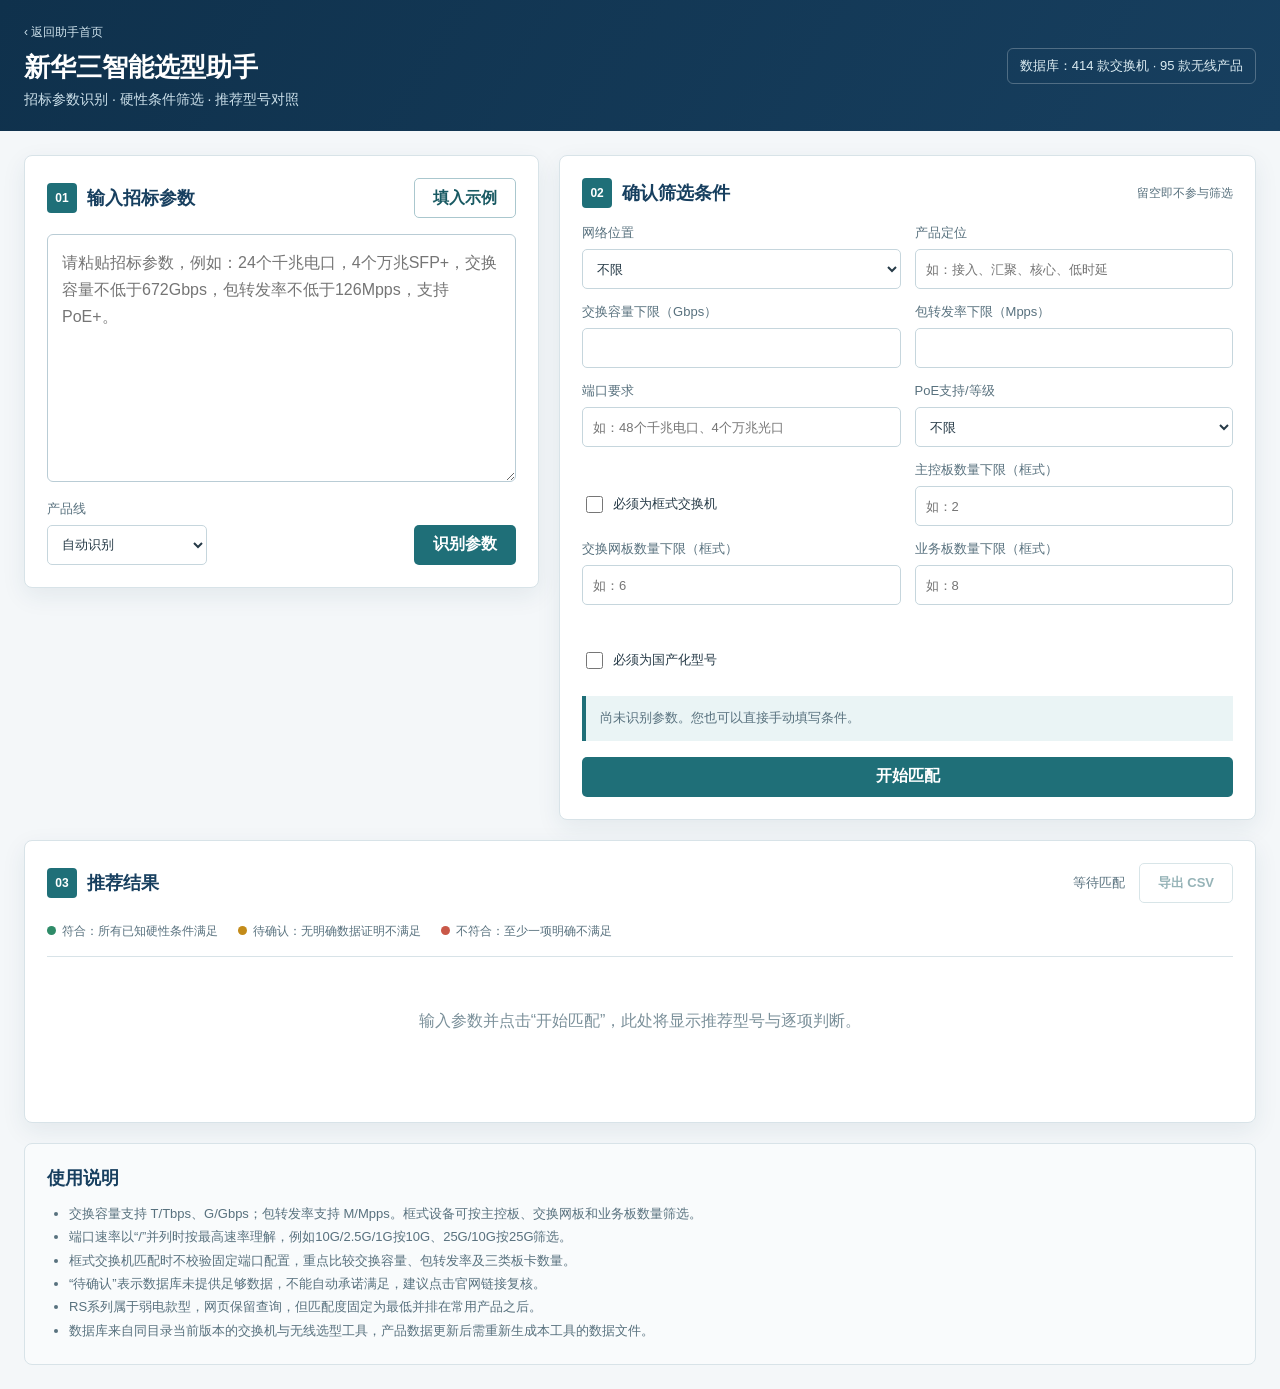
==== h3c-selector/index.html @ 45247c64 "发布 H3C 产品选型助手" ====
<!doctype html>
<html lang="zh-CN">
<head>
  <meta charset="UTF-8">
  <meta name="viewport" content="width=device-width, initial-scale=1.0">
  <title>新华三智能选型助手</title>
  <link rel="stylesheet" href="assets/style.css">
</head>
<body>
  <header class="topbar">
    <div>
      <a class="repository-home" href="../index.html">‹ 返回助手首页</a>
      <h1>新华三智能选型助手</h1>
      <p>招标参数识别 · 硬性条件筛选 · 推荐型号对照</p>
    </div>
    <div class="database-status" id="databaseStatus">正在加载产品数据库…</div>
  </header>

  <main class="app-shell">
    <section class="panel input-panel">
      <div class="section-title">
        <div>
          <span class="step">01</span>
          <h2>输入招标参数</h2>
        </div>
        <button type="button" class="secondary-button" id="exampleButton">填入示例</button>
      </div>
      <textarea id="tenderText" rows="8" placeholder="请粘贴招标参数，例如：24个千兆电口，4个万兆SFP+，交换容量不低于672Gbps，包转发率不低于126Mpps，支持PoE+。"></textarea>
      <div class="input-actions">
        <label>
          产品线
          <select id="productLine">
            <option value="auto">自动识别</option>
            <option value="switch">交换机</option>
            <option value="wireless">无线</option>
          </select>
        </label>
        <button type="button" class="primary-button" id="parseButton">识别参数</button>
      </div>
    </section>

    <section class="panel criteria-panel">
      <div class="section-title">
        <div>
          <span class="step">02</span>
          <h2>确认筛选条件</h2>
        </div>
        <span class="hint">留空即不参与筛选</span>
      </div>

      <div id="switchCriteria" class="criteria-grid">
        <label>网络位置<select id="switchSegment"><option value="">不限</option><option>数据中心交换机</option><option>园区网交换机</option><option>以太全光影终端</option><option>其他交换机</option><option>框式交换机</option></select></label>
        <label>产品定位<input id="switchRole" placeholder="如：接入、汇聚、核心、低时延"></label>
        <label>交换容量下限（Gbps）<input id="switchCapacity" type="number" min="0" step="0.01"></label>
        <label>包转发率下限（Mpps）<input id="switchForwarding" type="number" min="0" step="0.01"></label>
        <label>端口要求<input id="switchPorts" placeholder="如：48个千兆电口、4个万兆光口"></label>
        <label>PoE支持/等级<select id="switchPoeLevel"><option value="">不限</option><option value="any">支持 PoE（任意等级）</option><option value="plus">至少 PoE+（802.3at）</option><option value="plusplus">PoE++（802.3bt）</option><option value="none">不支持 PoE</option></select></label>
        <label class="checkbox-label"><input id="switchChassis" type="checkbox"> 必须为框式交换机</label>
        <label>主控板数量下限（框式）<input id="controllerSlots" type="number" min="0" step="1" placeholder="如：2"></label>
        <label>交换网板数量下限（框式）<input id="fabricSlots" type="number" min="0" step="1" placeholder="如：6"></label>
        <label>业务板数量下限（框式）<input id="serviceSlots" type="number" min="0" step="1" placeholder="如：8"></label>
        <label class="checkbox-label"><input id="switchDomestic" type="checkbox"> 必须为国产化型号</label>
      </div>

      <div id="wirelessCriteria" class="criteria-grid hidden">
        <label>设备类型<select id="wirelessType"><option value="">不限</option><option value="AP">AP</option><option value="AC控制器">AC控制器</option></select></label>
        <label>无线代际<select id="wifiGeneration"><option value="">不限</option><option value="Wi-Fi 7">Wi-Fi 7</option><option value="Wi-Fi 6">Wi-Fi 6</option></select></label>
        <label>AP形态<input id="apForm" placeholder="如：高密、放装、面板、室外、工业"></label>
        <label>最低总流数<input id="apStreams" type="number" min="0" step="1"></label>
        <label>最低整机速率（Gbps）<input id="apRate" type="number" min="0" step="0.001"></label>
        <label>端口要求<input id="wirelessPorts" placeholder="如：2.5GE、10GE"></label>
        <label class="checkbox-label"><input id="poeRequired" type="checkbox"> 必须支持 PoE 供电</label>
      </div>

      <div class="recognized" id="recognizedSummary">尚未识别参数。您也可以直接手动填写条件。</div>
      <button type="button" class="primary-button match-button" id="matchButton">开始匹配</button>
    </section>

    <section class="panel results-panel">
      <div class="section-title results-title">
        <div>
          <span class="step">03</span>
          <h2>推荐结果</h2>
        </div>
        <div class="result-actions">
          <span id="resultCount">等待匹配</span>
          <button type="button" class="secondary-button" id="exportButton" disabled>导出 CSV</button>
        </div>
      </div>
      <div class="legend">
        <span><i class="dot pass"></i>符合：所有已知硬性条件满足</span>
        <span><i class="dot review"></i>待确认：无明确数据证明不满足</span>
        <span><i class="dot fail"></i>不符合：至少一项明确不满足</span>
      </div>
      <div id="emptyState" class="empty-state">输入参数并点击“开始匹配”，此处将显示推荐型号与逐项判断。</div>
      <div id="results" class="results-list"></div>
      <button type="button" id="showMoreButton" class="secondary-button show-more hidden">显示更多结果</button>
    </section>

    <section class="panel notes-panel">
      <h2>使用说明</h2>
      <ul>
        <li>交换容量支持 T/Tbps、G/Gbps；包转发率支持 M/Mpps。框式设备可按主控板、交换网板和业务板数量筛选。</li>
        <li>端口速率以“/”并列时按最高速率理解，例如10G/2.5G/1G按10G、25G/10G按25G筛选。</li>
        <li>框式交换机匹配时不校验固定端口配置，重点比较交换容量、包转发率及三类板卡数量。</li>
        <li>“待确认”表示数据库未提供足够数据，不能自动承诺满足，建议点击官网链接复核。</li>
        <li>RS系列属于弱电款型，网页保留查询，但匹配度固定为最低并排在常用产品之后。</li>
        <li>数据库来自同目录当前版本的交换机与无线选型工具，产品数据更新后需重新生成本工具的数据文件。</li>
      </ul>
    </section>
  </main>

  <script src="data/products.js"></script>
  <script src="assets/app.js"></script>
</body>
</html>
---- h3c-selector/assets/style.css ----
:root {
  color-scheme: light;
  --navy: #173f5f;
  --navy-2: #0f314c;
  --teal: #1f6f78;
  --teal-dark: #185962;
  --pale: #eaf4f5;
  --blue: #e9f2f8;
  --green: #e9f4ee;
  --amber: #fff4d6;
  --red: #fbe9e7;
  --bg: #f4f7f9;
  --surface: #ffffff;
  --line: #d8e3e8;
  --text: #263a47;
  --muted: #58717e;
  --shadow: 0 8px 24px rgba(23, 63, 95, 0.08);
}

* { box-sizing: border-box; }
body { margin: 0; background: var(--bg); color: var(--text); font-family: "Microsoft YaHei", "Segoe UI", sans-serif; }
button, input, select, textarea { font: inherit; }
button { cursor: pointer; }
.hidden { display: none !important; }

.topbar { min-height: 92px; padding: 22px max(24px, calc((100vw - 1440px) / 2)); display: flex; align-items: center; justify-content: space-between; gap: 24px; color: #fff; background: linear-gradient(120deg, var(--navy-2), var(--navy)); }
.topbar h1 { margin: 0 0 6px; font-size: 26px; }
.repository-home { display: inline-block; margin-bottom: 9px; color: #cce0ea; font-size: 12px; text-decoration: none; }
.repository-home:hover { color: #fff; text-decoration: underline; }
.topbar p { margin: 0; color: #cce0ea; font-size: 14px; }
.database-status { padding: 8px 12px; border: 1px solid rgba(255,255,255,.25); border-radius: 6px; color: #dcecf2; font-size: 13px; white-space: nowrap; }

.app-shell { max-width: 1440px; margin: 0 auto; padding: 24px; display: grid; grid-template-columns: minmax(350px, .85fr) minmax(500px, 1.15fr); gap: 20px; align-items: start; }
.panel { background: var(--surface); border: 1px solid var(--line); border-radius: 8px; box-shadow: var(--shadow); padding: 22px; }
.results-panel, .notes-panel { grid-column: 1 / -1; }
.section-title { display: flex; align-items: center; justify-content: space-between; gap: 12px; margin-bottom: 16px; }
.section-title > div:first-child { display: flex; align-items: center; gap: 10px; }
.section-title h2, .notes-panel h2 { margin: 0; font-size: 18px; color: var(--navy); }
.step { display: inline-flex; width: 30px; height: 30px; align-items: center; justify-content: center; border-radius: 4px; background: var(--teal); color: #fff; font-weight: 700; font-size: 12px; }
.hint { color: var(--muted); font-size: 12px; }

textarea { width: 100%; resize: vertical; min-height: 190px; padding: 14px; border: 1px solid #b9ccd5; border-radius: 6px; color: var(--text); line-height: 1.7; outline: none; }
textarea:focus, input:focus, select:focus { border-color: var(--teal); box-shadow: 0 0 0 3px rgba(31,111,120,.12); outline: none; }
.input-actions { margin-top: 14px; display: flex; align-items: end; justify-content: space-between; gap: 14px; }
label { display: flex; flex-direction: column; gap: 7px; color: var(--muted); font-size: 13px; }
input, select { min-height: 40px; padding: 8px 10px; border: 1px solid #c6d6dd; border-radius: 5px; background: #fff; color: var(--text); }
select { min-width: 160px; }
.primary-button, .secondary-button { border-radius: 5px; min-height: 40px; padding: 8px 18px; border: 1px solid transparent; font-weight: 600; }
.primary-button { color: #fff; background: var(--teal); }
.primary-button:hover { background: var(--teal-dark); }
.secondary-button { color: var(--teal-dark); background: #fff; border-color: #aac7ce; }
.secondary-button:hover { background: var(--pale); }
button:disabled { cursor: not-allowed; opacity: .45; }

.criteria-grid { display: grid; grid-template-columns: repeat(2, minmax(0, 1fr)); gap: 14px; }
.checkbox-label { flex-direction: row; align-items: center; min-height: 40px; margin-top: 21px; color: var(--text); }
.checkbox-label input { min-height: auto; width: 17px; height: 17px; accent-color: var(--teal); }
.recognized { margin-top: 16px; padding: 12px 14px; border-left: 4px solid var(--teal); background: var(--pale); color: var(--muted); font-size: 13px; line-height: 1.6; }
.match-button { width: 100%; margin-top: 16px; }

.results-title { margin-bottom: 10px; }
.result-actions { display: flex; align-items: center; gap: 14px; color: var(--muted); font-size: 13px; }
.legend { display: flex; flex-wrap: wrap; gap: 20px; padding: 10px 0 16px; color: var(--muted); font-size: 12px; border-bottom: 1px solid var(--line); }
.dot { display: inline-block; width: 9px; height: 9px; border-radius: 50%; margin-right: 6px; }
.dot.pass { background: #2e8b68; }
.dot.review { background: #c38b19; }
.dot.fail { background: #c95848; }
.empty-state { padding: 54px 18px; text-align: center; color: #7b909a; }
.results-list { display: grid; gap: 12px; padding-top: 14px; }
.result-card { border: 1px solid var(--line); border-left: 5px solid var(--teal); border-radius: 6px; overflow: hidden; background: #fff; }
.result-card.review { border-left-color: #c38b19; }
.result-card.fail { border-left-color: #c95848; }
.result-head { display: grid; grid-template-columns: minmax(220px, 1fr) auto auto; gap: 14px; align-items: center; padding: 14px 16px; background: #fbfcfd; }
.model { margin: 0 0 4px; font-weight: 700; color: var(--navy); font-size: 16px; }
.model-row { display: flex; align-items: center; flex-wrap: wrap; gap: 9px; margin-bottom: 4px; }
.model-row .model { margin: 0; }
.tender-guide-link { display: inline-flex; align-items: center; min-height: 26px; padding: 3px 9px; border: 1px solid #81b6bf; border-radius: 999px; color: var(--teal-dark); background: var(--pale); font-size: 12px; font-weight: 700; text-decoration: none; }
.tender-guide-link::after { content: "›"; margin-left: 4px; font-size: 16px; line-height: 1; }
.tender-guide-link:hover { border-color: var(--teal); background: #dceff1; }
.series { color: var(--muted); font-size: 12px; }
.status-chip { padding: 5px 9px; border-radius: 4px; font-size: 12px; font-weight: 700; background: var(--green); color: #196046; }
.review .status-chip { background: var(--amber); color: #805b00; }
.fail .status-chip { background: var(--red); color: #993d31; }
.score { color: var(--navy); font-weight: 700; white-space: nowrap; }
.result-body { display: grid; grid-template-columns: minmax(0, 1fr) minmax(280px, .8fr); gap: 18px; padding: 14px 16px; }
.checks { display: grid; grid-template-columns: repeat(2, minmax(0, 1fr)); gap: 8px; }
.check { padding: 8px 10px; border-radius: 4px; font-size: 12px; line-height: 1.5; background: #f6f9fa; }
.check.pass { background: var(--green); color: #225f49; }
.check.review { background: var(--amber); color: #765600; }
.check.fail { background: var(--red); color: #8f372c; }
.product-summary { color: var(--muted); font-size: 12px; line-height: 1.65; overflow-wrap: anywhere; }
.product-summary strong { color: var(--text); }
.official-link { display: inline-block; margin-top: 8px; color: #12618a; text-decoration: none; }
.official-link:hover { text-decoration: underline; }
.show-more { display: block; margin: 16px auto 0; }
.notes-panel { background: #f9fbfc; box-shadow: none; }
.notes-panel ul { margin: 12px 0 0; padding-left: 22px; color: var(--muted); line-height: 1.8; font-size: 13px; }

@media (max-width: 920px) {
  .topbar { align-items: flex-start; flex-direction: column; }
  .app-shell { grid-template-columns: 1fr; padding: 14px; }
  .results-panel, .notes-panel { grid-column: auto; }
  .result-body { grid-template-columns: 1fr; }
}
@media (max-width: 620px) {
  .criteria-grid, .checks { grid-template-columns: 1fr; }
  .input-actions, .section-title, .results-title { align-items: stretch; flex-direction: column; }
  .result-head { grid-template-columns: 1fr; }
  .database-status { white-space: normal; }
}
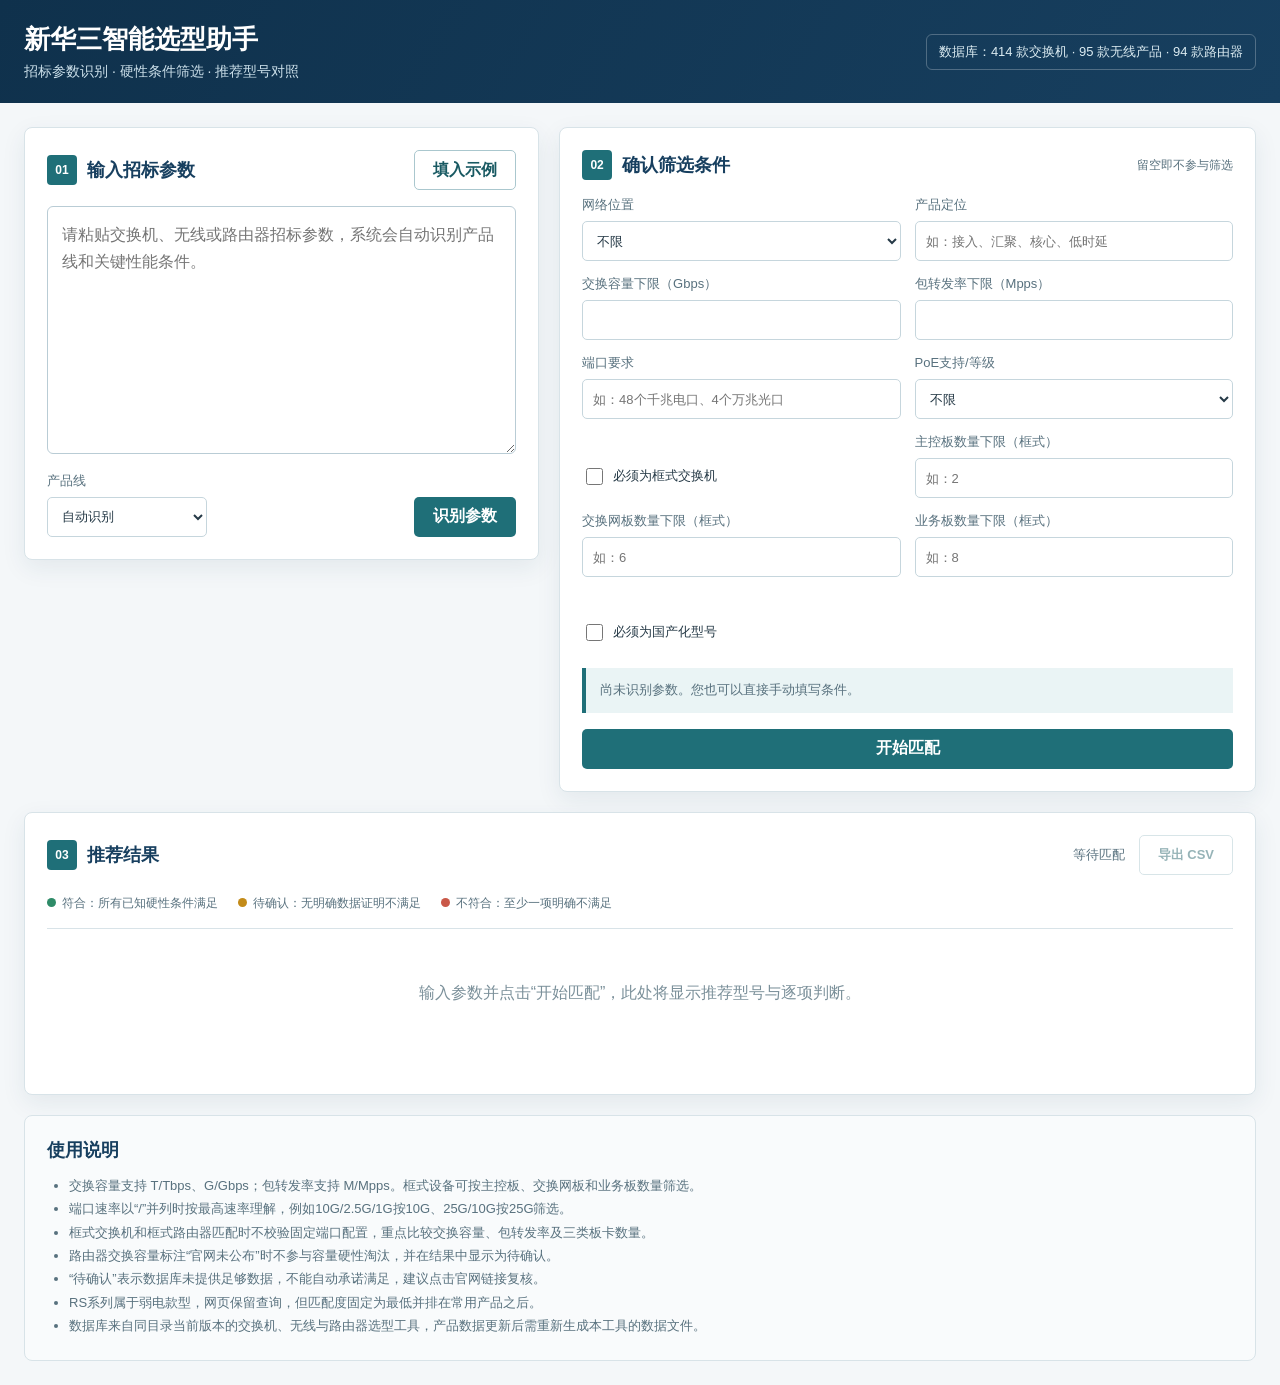
==== commit 61b4657d: "feat: integrate router selector and database viewer" ====
--- a/h3c-selector/index.html
+++ b/h3c-selector/index.html
@@ -9,9 +9,8 @@
 <body>
   <header class="topbar">
     <div>
-      <a class="repository-home" href="../index.html">‹ 返回助手首页</a>
-      <h1>新华三智能选型助手</h1>
-      <p>招标参数识别 · 硬性条件筛选 · 推荐型号对照</p>
+      <h1 id="assistantTitle">新华三智能选型助手</h1>
+      <p id="assistantSubtitle">招标参数识别 · 硬性条件筛选 · 推荐型号对照</p>
     </div>
     <div class="database-status" id="databaseStatus">正在加载产品数据库…</div>
   </header>
@@ -25,14 +24,15 @@
         </div>
         <button type="button" class="secondary-button" id="exampleButton">填入示例</button>
       </div>
-      <textarea id="tenderText" rows="8" placeholder="请粘贴招标参数，例如：24个千兆电口，4个万兆SFP+，交换容量不低于672Gbps，包转发率不低于126Mpps，支持PoE+。"></textarea>
+      <textarea id="tenderText" rows="8" placeholder="请粘贴交换机、无线或路由器招标参数，系统会自动识别产品线和关键性能条件。"></textarea>
       <div class="input-actions">
-        <label>
+        <label id="productLineControl">
           产品线
           <select id="productLine">
             <option value="auto">自动识别</option>
             <option value="switch">交换机</option>
             <option value="wireless">无线</option>
+            <option value="router">路由器</option>
           </select>
         </label>
         <button type="button" class="primary-button" id="parseButton">识别参数</button>
@@ -72,6 +72,19 @@
         <label class="checkbox-label"><input id="poeRequired" type="checkbox"> 必须支持 PoE 供电</label>
       </div>
 
+      <div id="routerCriteria" class="criteria-grid hidden">
+        <label>产品分类<select id="routerSegment"><option value="">不限</option><option>高端路由器</option><option>中低端框式路由器</option><option>汇聚/接入路由器</option><option>中低端盒式路由器</option></select></label>
+        <label>产品定位<input id="routerRole" placeholder="如：核心、汇聚、接入、模块化"></label>
+        <label>型号/系列关键词<input id="routerKeyword" placeholder="如：CR19000、SR6600、MSR5600"></label>
+        <label>交换容量下限（Gbps）<input id="routerCapacity" type="number" min="0" step="0.01"></label>
+        <label>包转发率下限（Mpps）<input id="routerForwarding" type="number" min="0" step="0.01"></label>
+        <label>固定端口要求<input id="routerPorts" placeholder="如：8个千兆电口、2个万兆光口"></label>
+        <label class="checkbox-label"><input id="routerChassis" type="checkbox"> 必须为框式/模块化路由器</label>
+        <label>主控板数量下限（框式）<input id="routerControllerSlots" type="number" min="0" step="1" placeholder="如：2"></label>
+        <label>交换网板数量下限（框式）<input id="routerFabricSlots" type="number" min="0" step="1" placeholder="如：2"></label>
+        <label>业务板/线卡数量下限（框式）<input id="routerServiceSlots" type="number" min="0" step="1" placeholder="如：8"></label>
+      </div>
+
       <div class="recognized" id="recognizedSummary">尚未识别参数。您也可以直接手动填写条件。</div>
       <button type="button" class="primary-button match-button" id="matchButton">开始匹配</button>
     </section>
@@ -102,15 +115,17 @@
       <ul>
         <li>交换容量支持 T/Tbps、G/Gbps；包转发率支持 M/Mpps。框式设备可按主控板、交换网板和业务板数量筛选。</li>
         <li>端口速率以“/”并列时按最高速率理解，例如10G/2.5G/1G按10G、25G/10G按25G筛选。</li>
-        <li>框式交换机匹配时不校验固定端口配置，重点比较交换容量、包转发率及三类板卡数量。</li>
+        <li>框式交换机和框式路由器匹配时不校验固定端口配置，重点比较交换容量、包转发率及三类板卡数量。</li>
+        <li>路由器交换容量标注“官网未公布”时不参与容量硬性淘汰，并在结果中显示为待确认。</li>
         <li>“待确认”表示数据库未提供足够数据，不能自动承诺满足，建议点击官网链接复核。</li>
         <li>RS系列属于弱电款型，网页保留查询，但匹配度固定为最低并排在常用产品之后。</li>
-        <li>数据库来自同目录当前版本的交换机与无线选型工具，产品数据更新后需重新生成本工具的数据文件。</li>
+        <li>数据库来自同目录当前版本的交换机、无线与路由器选型工具，产品数据更新后需重新生成本工具的数据文件。</li>
       </ul>
     </section>
   </main>
 
   <script src="data/products.js"></script>
+  <script src="data/routers.js"></script>
   <script src="assets/app.js"></script>
 </body>
 </html>
--- a/h3c-selector/assets/style.css
+++ b/h3c-selector/assets/style.css
@@ -88,8 +88,28 @@
 .check.pass { background: var(--green); color: #225f49; }
 .check.review { background: var(--amber); color: #765600; }
 .check.fail { background: var(--red); color: #8f372c; }
+.port-check { grid-column: 1 / -1; }
+.check-title { display: block; margin-bottom: 7px; }
+.port-match-list { display: grid; gap: 6px; }
+.port-match-row { display: grid; grid-template-columns: minmax(0, 1fr) minmax(150px, .65fr); gap: 10px; padding: 7px 9px; border-radius: 4px; background: rgba(255,255,255,.68); border: 1px solid rgba(31,111,120,.12); }
+.port-match-row > div { display: flex; align-items: baseline; gap: 7px; min-width: 0; }
+.port-match-key { flex: 0 0 auto; min-width: 34px; color: var(--muted); font-size: 11px; font-weight: 600; }
+.port-match-row strong { overflow-wrap: anywhere; }
+.port-match-available { flex-wrap: wrap; }
+.port-match-breakdown { flex-basis: 100%; margin-left: 41px; color: var(--muted); line-height: 1.4; }
+.port-match-row.pass > div:last-child strong { color: #176747; }
+.port-match-row.fail > div:last-child strong { color: #9a352b; }
 .product-summary { color: var(--muted); font-size: 12px; line-height: 1.65; overflow-wrap: anywhere; }
 .product-summary strong { color: var(--text); }
+.optional-components { margin-top: 7px; padding: 7px 9px; border: 1px solid var(--line); border-radius: 5px; background: #f8fbfc; }
+.optional-components summary { cursor: pointer; color: var(--teal-dark); font-weight: 700; }
+.optional-components ul { margin: 7px 0 5px; padding-left: 20px; color: var(--text); line-height: 1.7; }
+.optional-components-note { margin: 6px 0; color: var(--muted); }
+.optional-components a { color: #12618a; text-decoration: none; }
+.optional-components a:hover { text-decoration: underline; }
+.optional-components-empty { margin-top: 7px; padding: 7px 9px; border-left: 3px solid #c38b19; background: var(--amber); color: #765600; }
+.optional-components-empty a { display: block; margin-top: 4px; color: #12618a; text-decoration: none; }
+.optional-components-empty a:hover { text-decoration: underline; }
 .official-link { display: inline-block; margin-top: 8px; color: #12618a; text-decoration: none; }
 .official-link:hover { text-decoration: underline; }
 .show-more { display: block; margin: 16px auto 0; }
@@ -107,4 +127,5 @@
   .input-actions, .section-title, .results-title { align-items: stretch; flex-direction: column; }
   .result-head { grid-template-columns: 1fr; }
   .database-status { white-space: normal; }
+  .port-match-row { grid-template-columns: 1fr; gap: 4px; }
 }
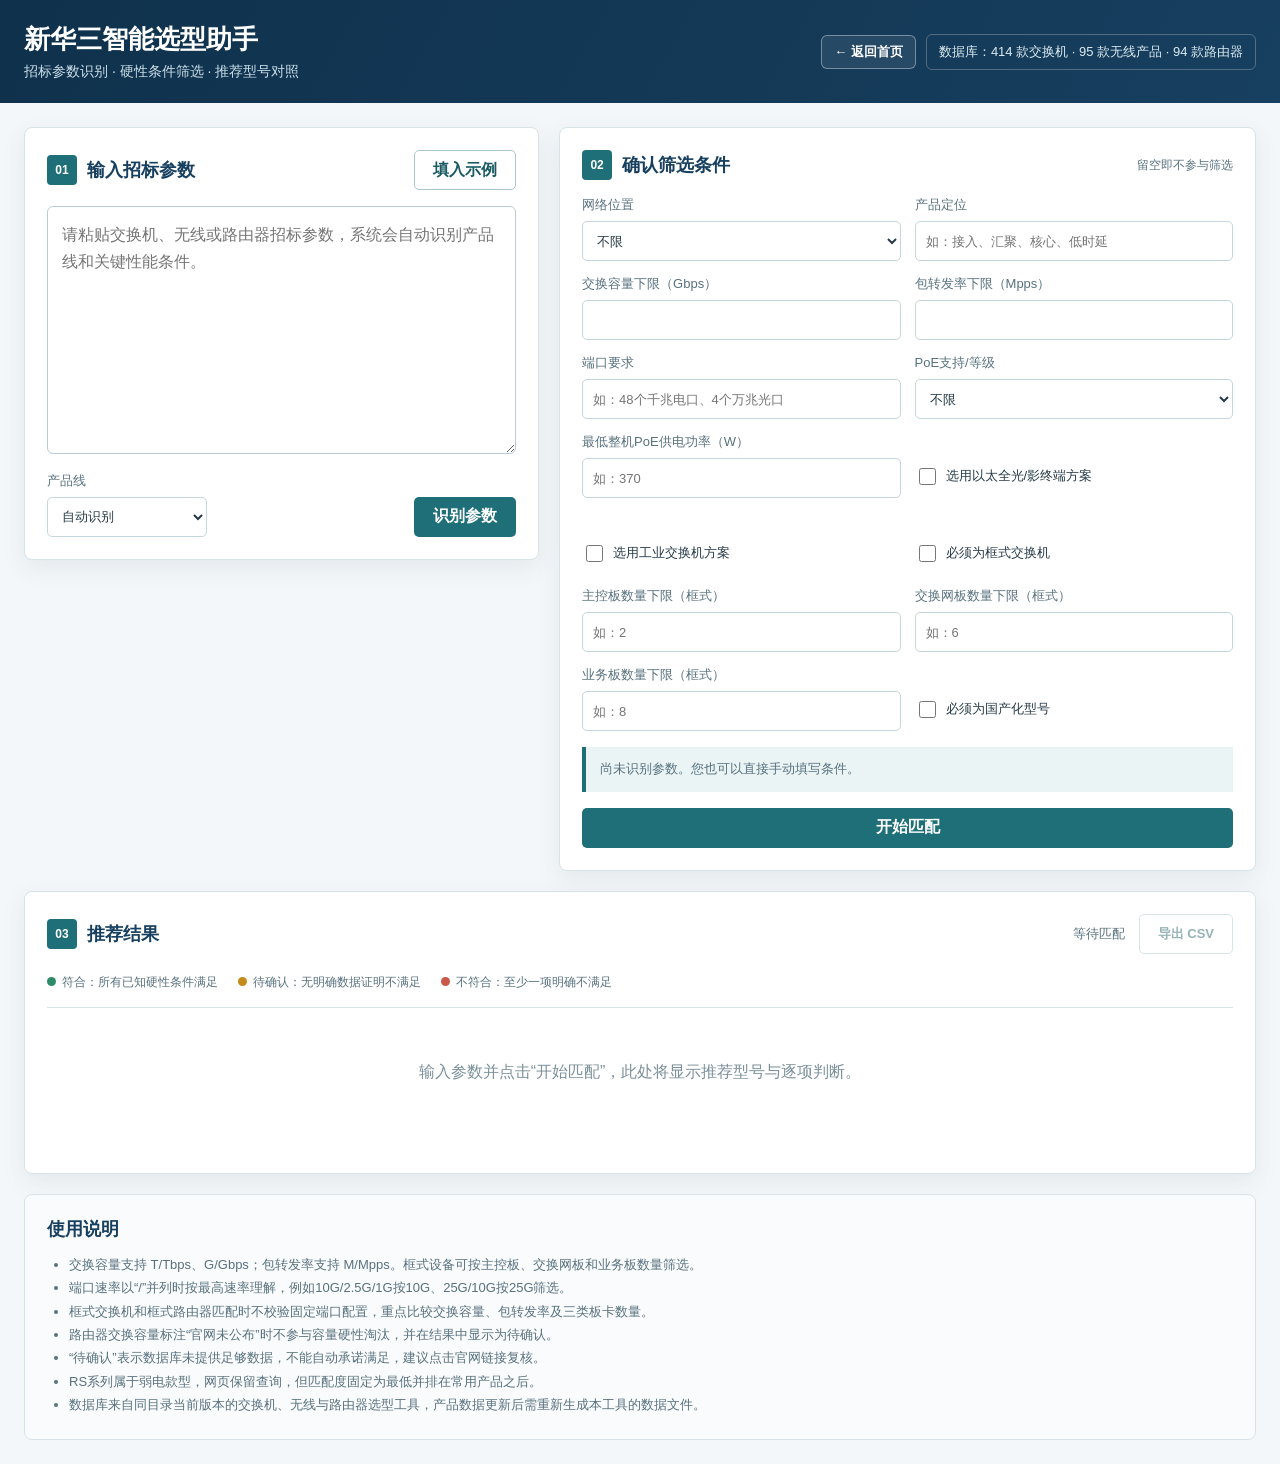
==== commit 25bba4e6: "完善交换机端口识别与专项方案筛选" ====
--- a/h3c-selector/index.html
+++ b/h3c-selector/index.html
@@ -12,7 +12,10 @@
       <h1 id="assistantTitle">新华三智能选型助手</h1>
       <p id="assistantSubtitle">招标参数识别 · 硬性条件筛选 · 推荐型号对照</p>
     </div>
-    <div class="database-status" id="databaseStatus">正在加载产品数据库…</div>
+    <div class="topbar-actions">
+      <a class="home-button" href="../index.html">← 返回首页</a>
+      <div class="database-status" id="databaseStatus">正在加载产品数据库…</div>
+    </div>
   </header>
 
   <main class="app-shell">
@@ -49,12 +52,15 @@
       </div>
 
       <div id="switchCriteria" class="criteria-grid">
-        <label>网络位置<select id="switchSegment"><option value="">不限</option><option>数据中心交换机</option><option>园区网交换机</option><option>以太全光影终端</option><option>其他交换机</option><option>框式交换机</option></select></label>
+        <label>网络位置<select id="switchSegment"><option value="">不限</option><option>数据中心交换机</option><option>园区网交换机</option><option>以太全光影终端</option><option value="其他交换机">工业交换机</option><option>框式交换机</option></select></label>
         <label>产品定位<input id="switchRole" placeholder="如：接入、汇聚、核心、低时延"></label>
         <label>交换容量下限（Gbps）<input id="switchCapacity" type="number" min="0" step="0.01"></label>
         <label>包转发率下限（Mpps）<input id="switchForwarding" type="number" min="0" step="0.01"></label>
         <label>端口要求<input id="switchPorts" placeholder="如：48个千兆电口、4个万兆光口"></label>
         <label>PoE支持/等级<select id="switchPoeLevel"><option value="">不限</option><option value="any">支持 PoE（任意等级）</option><option value="plus">至少 PoE+（802.3at）</option><option value="plusplus">PoE++（802.3bt）</option><option value="none">不支持 PoE</option></select></label>
+        <label>最低整机PoE供电功率（W）<input id="switchPoePower" type="number" min="0" step="1" placeholder="如：370"></label>
+        <label class="checkbox-label"><input id="switchAllOptical" type="checkbox"> 选用以太全光/影终端方案</label>
+        <label class="checkbox-label"><input id="switchIndustrial" type="checkbox"> 选用工业交换机方案</label>
         <label class="checkbox-label"><input id="switchChassis" type="checkbox"> 必须为框式交换机</label>
         <label>主控板数量下限（框式）<input id="controllerSlots" type="number" min="0" step="1" placeholder="如：2"></label>
         <label>交换网板数量下限（框式）<input id="fabricSlots" type="number" min="0" step="1" placeholder="如：6"></label>
--- a/h3c-selector/assets/style.css
+++ b/h3c-selector/assets/style.css
@@ -28,6 +28,9 @@
 .repository-home { display: inline-block; margin-bottom: 9px; color: #cce0ea; font-size: 12px; text-decoration: none; }
 .repository-home:hover { color: #fff; text-decoration: underline; }
 .topbar p { margin: 0; color: #cce0ea; font-size: 14px; }
+.topbar-actions { display: flex; align-items: center; justify-content: flex-end; gap: 10px; flex-wrap: wrap; }
+.home-button { display: inline-flex; align-items: center; min-height: 34px; padding: 7px 12px; border: 1px solid rgba(255,255,255,.38); border-radius: 6px; color: #fff; background: rgba(255,255,255,.08); font-size: 13px; font-weight: 600; text-decoration: none; white-space: nowrap; }
+.home-button:hover { background: rgba(255,255,255,.18); }
 .database-status { padding: 8px 12px; border: 1px solid rgba(255,255,255,.25); border-radius: 6px; color: #dcecf2; font-size: 13px; white-space: nowrap; }
 
 .app-shell { max-width: 1440px; margin: 0 auto; padding: 24px; display: grid; grid-template-columns: minmax(350px, .85fr) minmax(500px, 1.15fr); gap: 20px; align-items: start; }
@@ -118,6 +121,7 @@
 
 @media (max-width: 920px) {
   .topbar { align-items: flex-start; flex-direction: column; }
+  .topbar-actions { justify-content: flex-start; }
   .app-shell { grid-template-columns: 1fr; padding: 14px; }
   .results-panel, .notes-panel { grid-column: auto; }
   .result-body { grid-template-columns: 1fr; }
